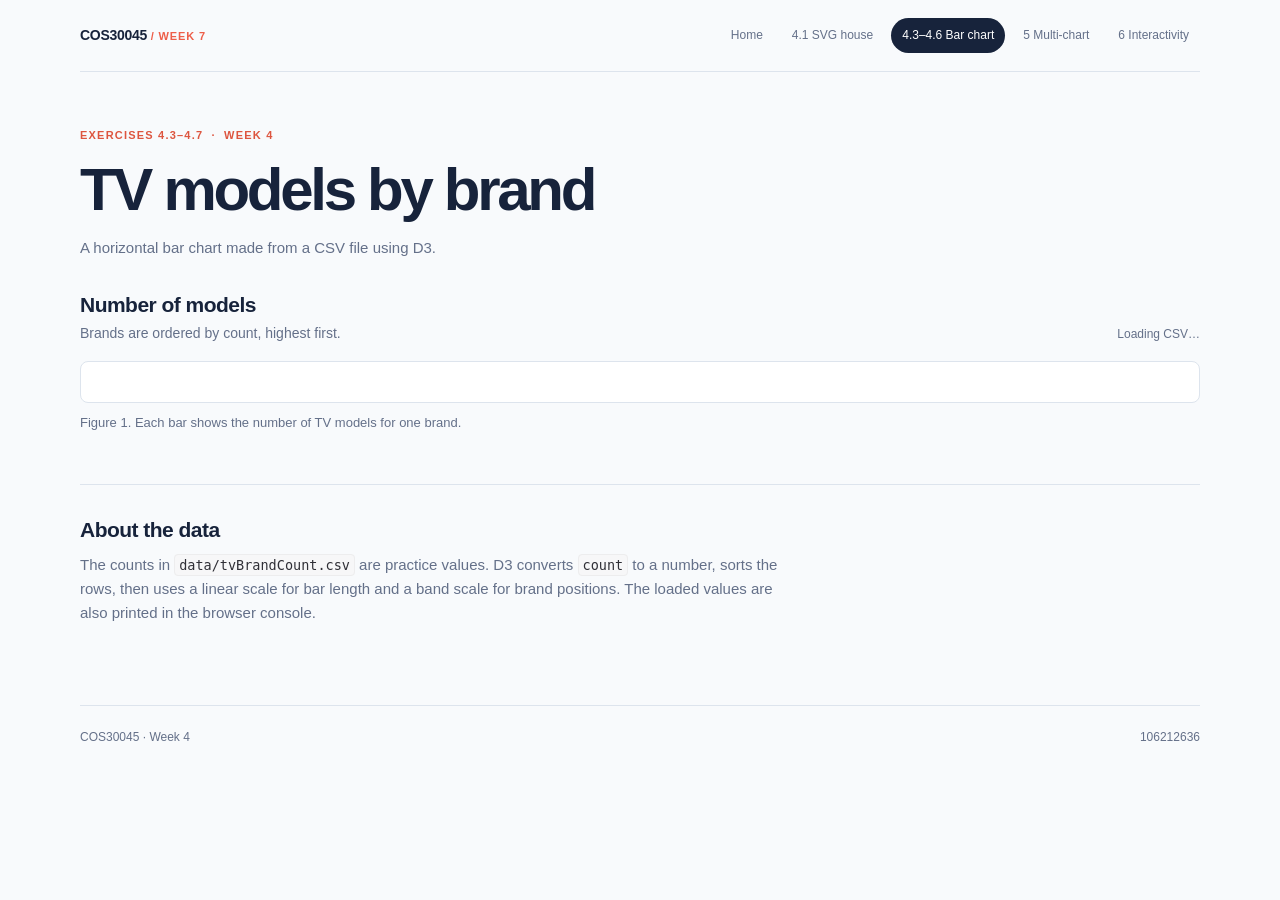
==== brands/index.html @ 02749a00 "upload website from local to github repo" ====
<!doctype html>
<html lang="en">
<head>
  <meta charset="utf-8">
  <meta name="viewport" content="width=device-width, initial-scale=1">
  <title>TV models by brand — Exercise 4</title>
  <link rel="stylesheet" href="css/style.css">
  <link rel="stylesheet" href="../site.css">
</head>
<body>
  <header class="site-header">
    <a class="site-name" href="../index.html">COS30045 <span> / WEEK 7</span></a>
    <nav aria-label="Exercises"><a href="../index.html">Home</a><a href="../house/">4.1 SVG house</a><a href="../brands/" aria-current="page">4.3–4.6 Bar chart</a><a href="../charts/">5 Multi-chart</a><a href="../explorer/">6 Interactivity</a></nav>
  </header>

  <main id="top">
    <div class="page-heading">
      <p class="course-label">Exercises 4.3–4.7 <span>·</span> Week 4</p>
      <h1>TV models by brand</h1>
      <p>A horizontal bar chart made from a CSV file using D3.</p>
    </div>

    <section id="chart" class="section chart-section" aria-labelledby="chart-title">
      <div class="section-heading">
        <div><h2 id="chart-title">Number of models</h2><p>Brands are ordered by count, highest first.</p></div>
        <span id="load-status" role="status">Loading CSV…</span>
      </div>
      <div class="chart-surface"><div class="responsive-svg-container" id="bar-chart"></div></div>
      <p class="error" id="chart-error" hidden></p>
      <p class="caption">Figure 1. Each bar shows the number of TV models for one brand.</p>
    </section>

    <section id="data" class="section data-section">
      <h2>About the data</h2>
      <p>The counts in <code>data/tvBrandCount.csv</code> are practice values. D3 converts <code>count</code> to a number, sorts the rows, then uses a linear scale for bar length and a band scale for brand positions. The loaded values are also printed in the browser console.</p>
    </section>
  </main>

  <footer><span>COS30045 · Week 4</span><span>106212636</span></footer>
  <script src="https://d3js.org/d3.v7.min.js"></script>
  <script src="js/main.js"></script>
</body>
</html>
---- brands/css/style.css ----
:root { color-scheme: light; --ink: #18181b; --muted: #62636a; --line: #e4e4e7; }
* { box-sizing: border-box; }
html { scroll-behavior: smooth; }
body { margin: 0; background: #fff; color: var(--ink); font: 15px/1.6 -apple-system, BlinkMacSystemFont, "Segoe UI", sans-serif; }
a { color: inherit; }
.site-header { display: flex; align-items: center; justify-content: space-between; width: min(100% - 48px, 930px); height: 62px; margin: auto; border-bottom: 1px solid var(--line); }
.site-name { font-size: 14px; font-weight: 700; text-decoration: none; }
nav { display: flex; gap: 25px; }
nav a { color: var(--muted); font-size: 13px; text-decoration: none; }
nav a:hover, nav a:focus-visible { color: var(--ink); text-decoration: underline; text-underline-offset: 5px; }
main { width: min(100% - 48px, 930px); margin: auto; padding: 42px 0 80px; }
.page-heading { margin-bottom: 31px; }
.course-label { margin: 0 0 8px; color: var(--muted); font-size: 13px; font-weight: 600; }
.course-label span { margin: 0 4px; }
h1 { margin: 0; font-size: clamp(29px, 4vw, 36px); line-height: 1.22; letter-spacing: -.035em; font-weight: 650; }
.page-heading > p:last-child, .section-heading p, .data-section p { color: var(--muted); }
.page-heading > p:last-child { margin: 10px 0 0; }
.section { scroll-margin-top: 20px; }
.section-heading { display: flex; align-items: end; justify-content: space-between; gap: 14px; margin-bottom: 16px; }
h2 { margin: 0; font-size: 21px; line-height: 1.35; letter-spacing: -.025em; font-weight: 650; }
.section-heading p { margin: 3px 0 0; font-size: 14px; }
#load-status { color: var(--muted); font-size: 12px; white-space: nowrap; }
.chart-surface { padding: 20px; border: 1px solid var(--line); border-radius: 8px; }
.responsive-svg-container { width: min(100%, 720px); margin: auto; }
.responsive-svg-container svg { display: block; width: 100%; height: auto; }
.bar-row text { fill: var(--ink); font: 13px -apple-system, BlinkMacSystemFont, "Segoe UI", sans-serif; }
.bar-row .value-label { font-weight: 650; }
.caption { margin: 10px 0 0; color: var(--muted); font-size: 13px; }
.data-section { margin-top: 51px; padding-top: 31px; border-top: 1px solid var(--line); }
.data-section p { max-width: 720px; margin: 8px 0 0; }
code { padding: 2px 4px; border: 1px solid #ededee; border-radius: 4px; background: #f7f7f8; color: #303037; font-size: .9em; }
.error { padding: 12px; color: #9f3d35; font-size: 13px; }
footer { display: flex; justify-content: space-between; gap: 20px; max-width: 930px; margin: auto; padding: 22px 0 28px; border-top: 1px solid var(--line); color: var(--muted); font-size: 12px; }
@media (max-width: 600px) {
  .site-header, main, footer { width: min(100% - 32px, 930px); }
  .site-header { height: 56px; }
  main { padding: 28px 0 50px; }
  .section-heading { align-items: start; flex-direction: column; gap: 5px; }
  .chart-surface { overflow-x: auto; padding: 8px; }
  .responsive-svg-container { width: 600px; max-width: none; }
  .data-section { margin-top: 35px; padding-top: 25px; }
}
---- site.css ----
:root { color-scheme: light; --ink: #17233b; --muted: #647089; --line: #dde4ed; --accent: #ed5e49; }
* { box-sizing: border-box; }
html { scroll-behavior: smooth; }
body { background: #f8fafc; color: var(--ink); }
body { margin: 0; font: 15px/1.6 -apple-system, BlinkMacSystemFont, "Segoe UI", sans-serif; }
.site-header { display: flex; align-items: center; justify-content: space-between; margin: auto; border-bottom: 1px solid var(--line); }
.site-name { color: var(--ink); font-weight: 750; text-decoration: none; }
main { margin: auto; padding-bottom: 80px; }
footer { display: flex; justify-content: space-between; gap: 20px; margin: auto; padding: 22px 0 28px; border-top: 1px solid var(--line); font-size: 12px; }
.site-header nav { display: flex; }
.site-header, main, footer { width: min(100% - 48px, 1120px); max-width: 1120px; }
.site-header { height: auto; min-height: 72px; gap: 16px; }
.site-name { white-space: nowrap; font-size: 14px; letter-spacing: -.02em; }
.site-name span { color: var(--accent); font-size: 11px; letter-spacing: .08em; }
.site-header nav { flex-wrap: wrap; justify-content: flex-end; gap: 7px; }
.site-header nav a { display: inline-block; padding: 8px 11px; border-radius: 999px; color: var(--muted); font-size: 12px; text-decoration: none; white-space: nowrap; }
.site-header nav a:hover, .site-header nav a:focus-visible, .site-header nav a[aria-current="page"] { background: #17233b; color: #fff; text-decoration: none; }
main { padding-top: 55px; }
h1 { font-size: clamp(35px, 5vw, 60px); letter-spacing: -.055em; }
h2 { color: var(--ink); }
.course-label { color: #dd553f; letter-spacing: .11em; text-transform: uppercase; font-size: 11px; }
.chart-surface, .controls, .visualisation, .house-figure, .annotation, .dom-figure { background: #fff; }
.line-mark { stroke: #f05a55; } .point-mark { stroke: #f05a55; }
.landing { padding-top: clamp(42px, 6vw, 70px); }
.landing h1 { max-width: 850px; margin: 10px 0 0; font-size: clamp(38px, 5vw, 58px); line-height: 1.1; }
.period { color: var(--accent); }
.lede { max-width: 650px; margin: 16px 0 38px; color: var(--muted); font-size: 16px; line-height: 1.6; }
.landing-grid { display: grid; grid-template-columns: repeat(2, minmax(0, 1fr)); gap: 17px; }
.feature-card { display: flex; flex-direction: column; min-height: 290px; overflow: hidden; padding: 24px; border: 1px solid var(--line); border-radius: 10px; background: #fff; text-decoration: none; transition: border-color .2s; }
.feature-card:hover, .feature-card:focus-visible { border-color: #9caec5; }
.card-index { font-size: 11px; font-weight: 700; letter-spacing: .13em; color: #c14b39; }
.card-art { display: block; height: 110px; margin: 12px 0 18px; overflow: hidden; border-radius: 7px; background: #fff3e9; }
.card-art svg { width: 100%; height: 100%; }
.feature-card strong { font-size: 22px; letter-spacing: -.03em; }
.feature-card > span:not(.card-art):not(.card-index):not(.card-action) { color: var(--muted); font-size: 14px; }
.card-action { margin-top: auto; padding-top: 17px; color: #c14b39; font-size: 13px; font-weight: 700; }
.card-brands .card-art { background: #e9f8f4; } .card-charts .card-art { background: #fceff1; } .card-explorer .card-art { background: #edf0ff; }
.mini-bars, .mini-explorer { display: flex; flex-direction: column; justify-content: center; gap: 10px; padding: 20px 25px; }
.mini-bars i, .mini-explorer i { display: block; height: 15px; border-radius: 3px; background: #20a789; }
.mini-bars i:nth-child(1) { width: 83%; }.mini-bars i:nth-child(2) { width: 68%; background: #fa794e; }.mini-bars i:nth-child(3) { width: 55%; background: #6669c6; }.mini-bars i:nth-child(4) { width: 37%; background: #dfb22e; }.mini-bars i:nth-child(5) { width: 23%; background: #e36891; }
.mini-explorer i { height: 16px; background: #6369d4; }.mini-explorer i:nth-child(1) { width: 90%; }.mini-explorer i:nth-child(2) { width: 64%; background: #fa7953; }.mini-explorer i:nth-child(3) { width: 73%; background: #1aa893; }.mini-explorer i:nth-child(4) { width: 43%; background: #e1af39; }
.data-disclaimer { margin-top: 27px; color: var(--muted); font-size: 13px; }
footer { color: var(--muted); }
@media (max-width: 760px) { .site-header { align-items: flex-start; flex-direction: column; padding: 15px 0; } .site-header nav { justify-content: flex-start; gap: 3px; } .site-header nav a { padding: 6px 9px; } .landing-grid { grid-template-columns: 1fr; } .feature-card { min-height: 315px; } }
@media (max-width: 600px) { .site-header, main, footer { width: min(100% - 32px, 1120px); } main { padding-top: 32px; } }
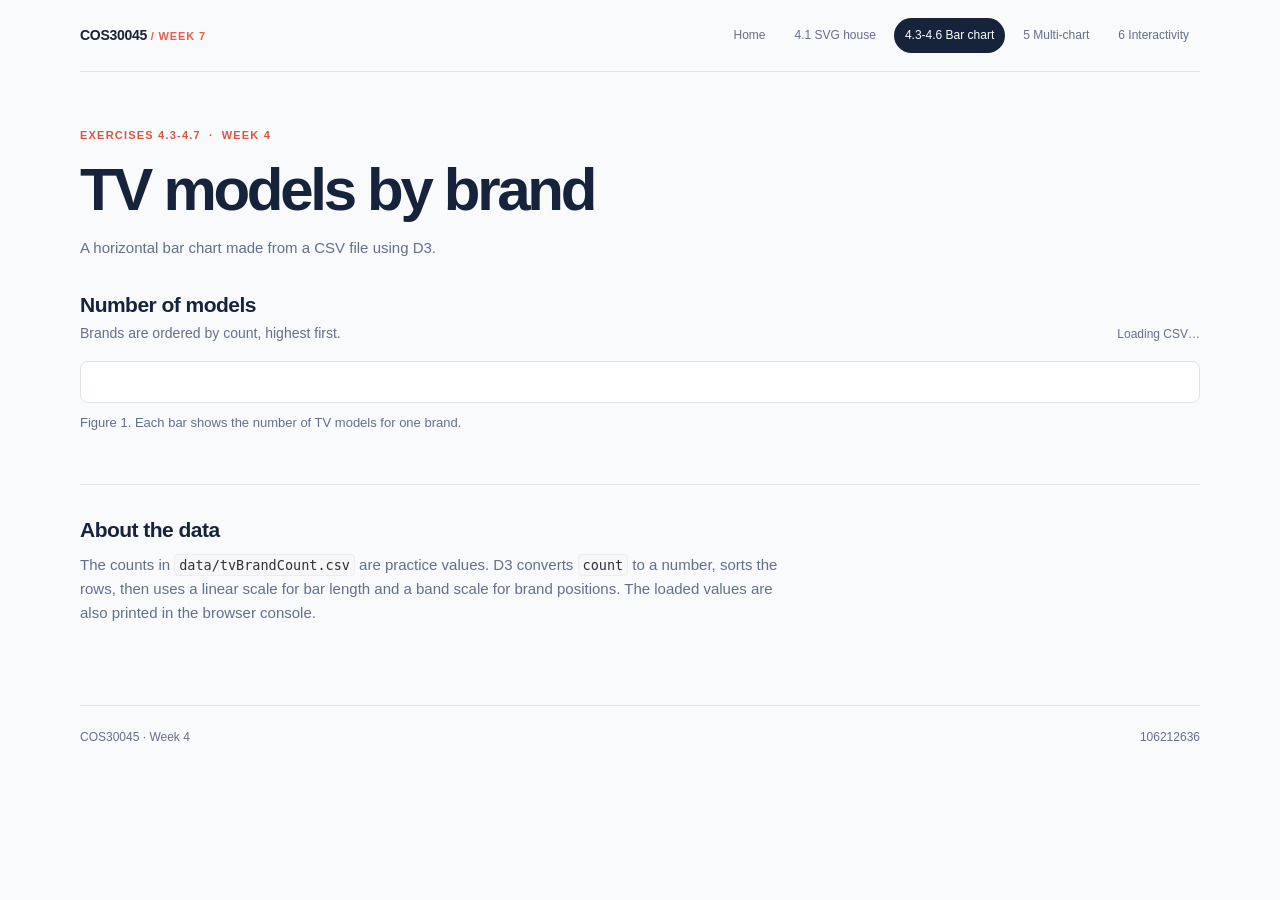
==== commit 59559fc7: "make change to the documents" ====
--- a/brands/index.html
+++ b/brands/index.html
@@ -10,12 +10,12 @@
 <body>
   <header class="site-header">
     <a class="site-name" href="../index.html">COS30045 <span> / WEEK 7</span></a>
-    <nav aria-label="Exercises"><a href="../index.html">Home</a><a href="../house/">4.1 SVG house</a><a href="../brands/" aria-current="page">4.3–4.6 Bar chart</a><a href="../charts/">5 Multi-chart</a><a href="../explorer/">6 Interactivity</a></nav>
+    <nav aria-label="Exercises"><a href="../index.html">Home</a><a href="../house/">4.1 SVG house</a><a href="../brands/" aria-current="page">4.3-4.6 Bar chart</a><a href="../charts/">5 Multi-chart</a><a href="../explorer/">6 Interactivity</a></nav>
   </header>
 
   <main id="top">
     <div class="page-heading">
-      <p class="course-label">Exercises 4.3–4.7 <span>·</span> Week 4</p>
+      <p class="course-label">Exercises 4.3-4.7 <span>·</span> Week 4</p>
       <h1>TV models by brand</h1>
       <p>A horizontal bar chart made from a CSV file using D3.</p>
     </div>
